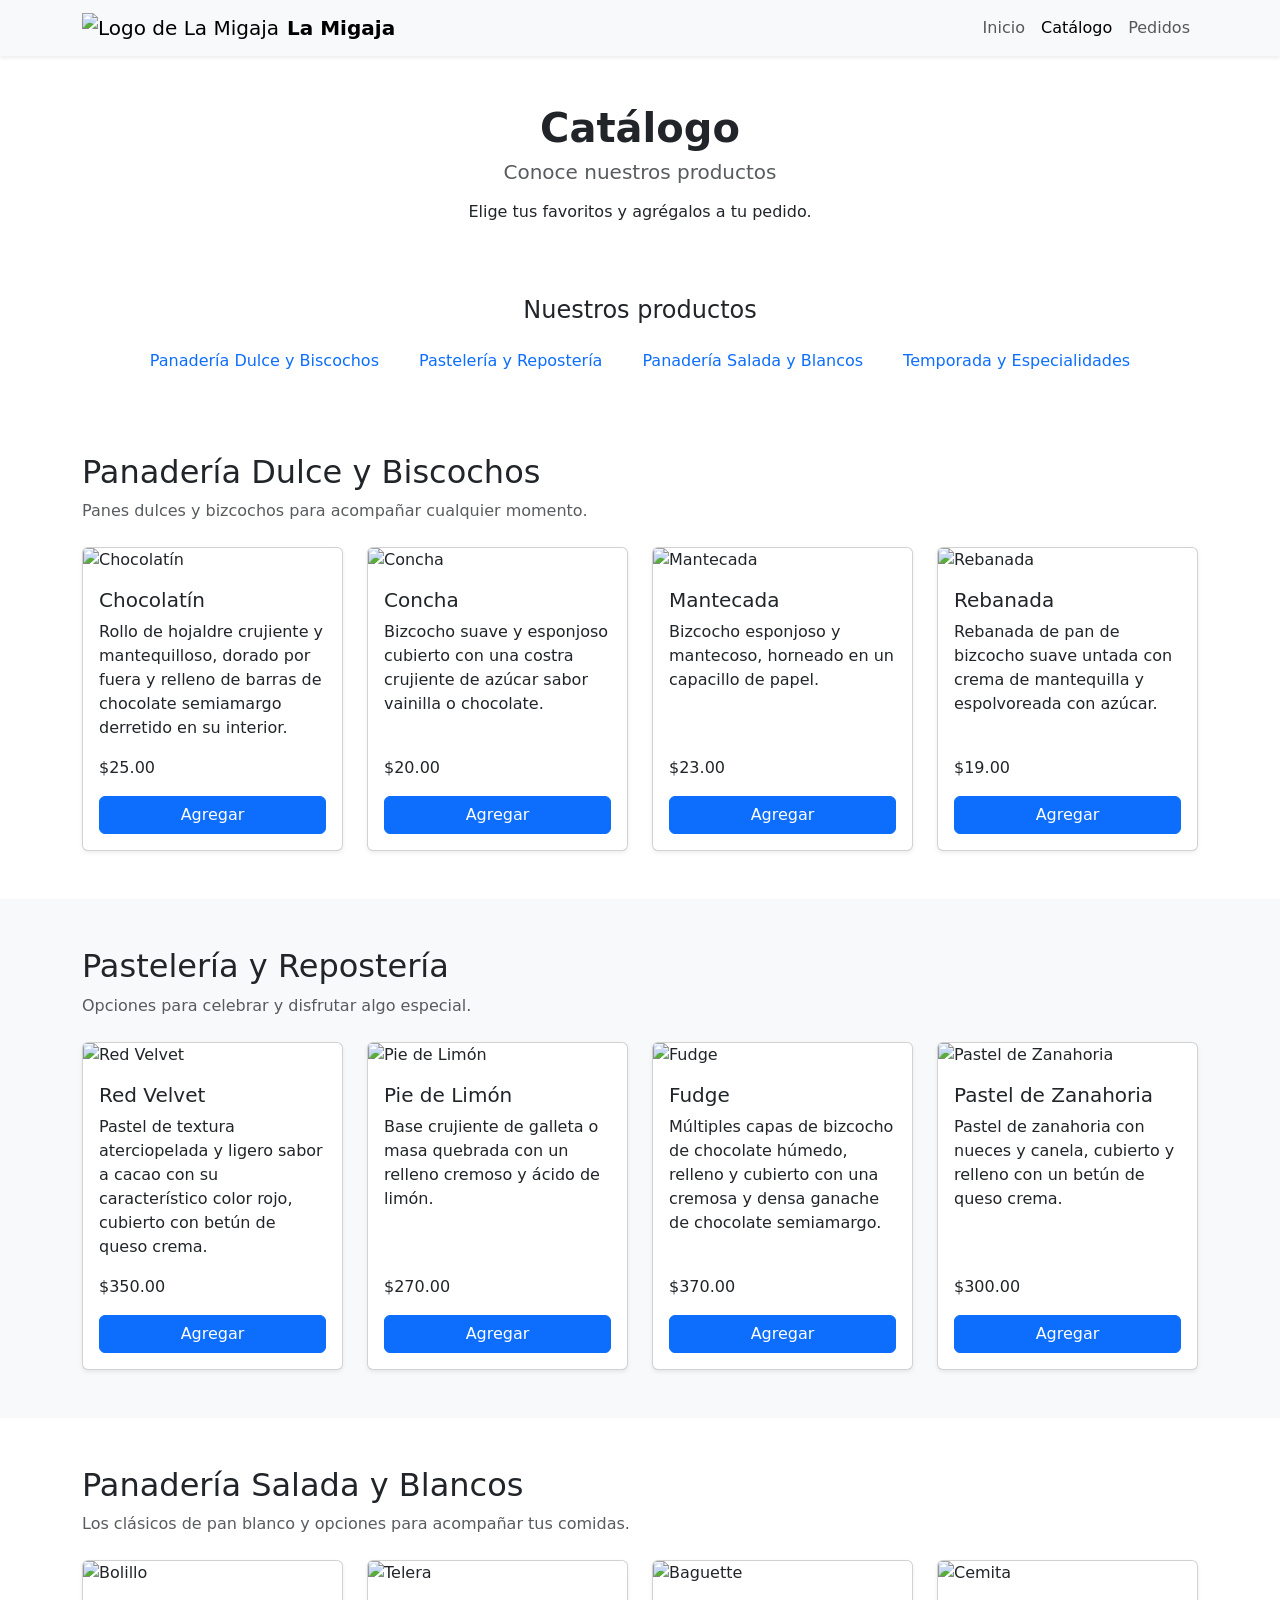
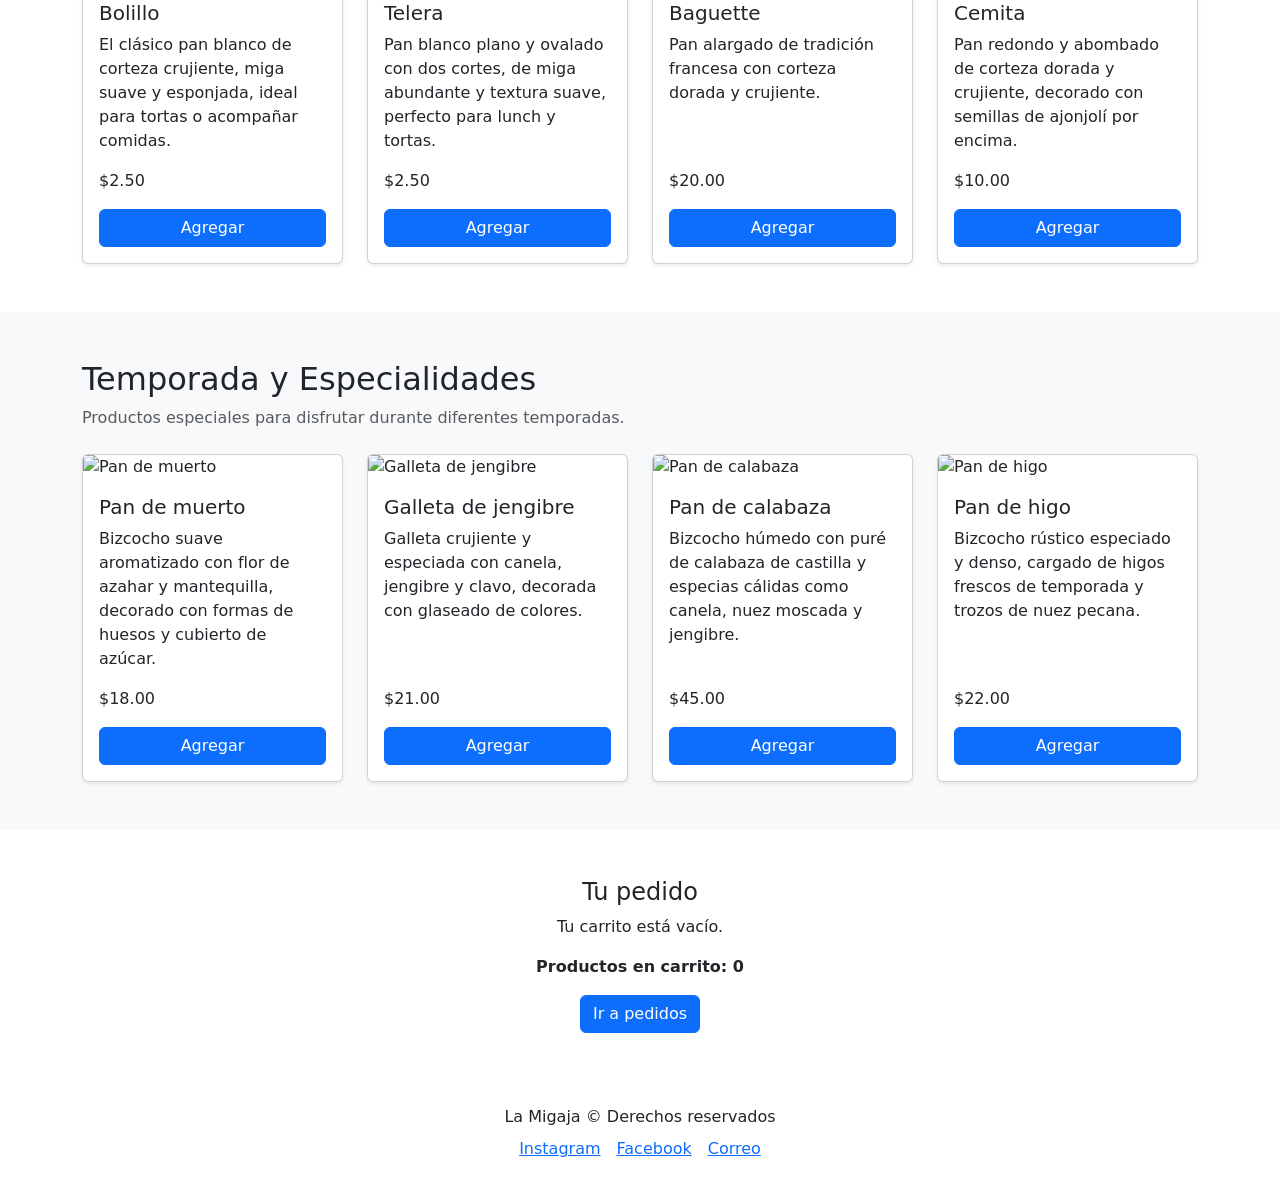
==== catalogo.html @ a659c392 "Create catalogo.html" ====
<!DOCTYPE html>
<html lang="es">
<head>
    <meta charset="UTF-8">
    <meta name="viewport" content="width=device-width, initial-scale=1.0">
    <title>La Migaja | Catálogo</title>

    <!-- Bootstrap 5 -->
    <link href="https://cdn.jsdelivr.net/npm/bootstrap@5.3.3/dist/css/bootstrap.min.css" rel="stylesheet">

    <!-- Estilos propios -->
    <link rel="stylesheet" href="style2.css">
</head>

<body>
    <!-- ==================== NAVEGACIÓN ==================== -->
    <header>
        <nav class="navbar navbar-expand-lg navbar-light bg-light shadow-sm">
            <div class="container">
                <a class="navbar-brand d-flex align-items-center" href="index.html">
                    <img src="img/logo.svg" alt="Logo de La Migaja" class="logo me-2">
                    <strong>La Migaja</strong>
                </a>

                <!-- Botón del menú para celulares -->
                <button class="navbar-toggler" type="button"
                        data-bs-toggle="collapse"
                        data-bs-target="#menuPrincipal"
                        aria-controls="menuPrincipal"
                        aria-expanded="false"
                        aria-label="Abrir menú">
                    <span class="navbar-toggler-icon"></span>
                </button>

                <div class="collapse navbar-collapse" id="menuPrincipal">
                    <ul class="navbar-nav ms-auto">
                        <li class="nav-item">
                            <a class="nav-link" href="index.html">Inicio</a>
                        </li>
                        <li class="nav-item">
                            <a class="nav-link active" href="catalogo.html">Catálogo</a>
                        </li>
                        <li class="nav-item">
                            <a class="nav-link" href="pedidos.html">Pedidos</a>
                        </li>
                    </ul>
                </div>
            </div>
        </nav>
    </header>

    <main>
        <!-- ==================== ENCABEZADO ==================== -->
        <header class="catalogo-header py-5 text-center">
            <div class="container">
                <h1 class="fw-bold">Catálogo</h1>
                <h2 class="h5 text-muted">Conoce nuestros productos</h2>
                <p class="mt-3 mb-0">
                    Elige tus favoritos y agrégalos a tu pedido.
                </p>
            </div>
        </header>

        <!-- ==================== NAVEGACIÓN DE CATEGORÍAS ==================== -->
        <nav class="container py-4" aria-label="Categorías del catálogo">
            <h2 class="h4 text-center mb-3">Nuestros productos</h2>

            <div class="nav nav-pills justify-content-center gap-2">
                <a class="nav-link" href="#dulce">Panadería Dulce y Biscochos</a>
                <a class="nav-link" href="#pasteleria">Pastelería y Repostería</a>
                <a class="nav-link" href="#salada">Panadería Salada y Blancos</a>
                <a class="nav-link" href="#temporada">Temporada y Especialidades</a>
            </div>
        </nav>

        <!-- ==================== PANADERÍA DULCE ==================== -->
        <section id="dulce" class="py-5">
            <div class="container">
                <h2 class="section-title">Panadería Dulce y Biscochos</h2>
                <p class="text-muted mb-4">
                    Panes dulces y bizcochos para acompañar cualquier momento.
                </p>

                <div class="row g-4">
                    <!-- Chocolatín -->
                    <div class="col-md-6 col-lg-3">
                        <div class="card product-card h-100 shadow-sm">
                            <img src="img/chocolatin.svg" class="card-img-top product-image"
                                 alt="Chocolatín">
                            <div class="card-body d-flex flex-column">
                                <h3 class="h5">Chocolatín</h3>
                                <p class="card-text">
                                    Rollo de hojaldre crujiente y mantequilloso, dorado por fuera y
                                    relleno de barras de chocolate semiamargo derretido en su interior.
                                </p>
                                <div class="mt-auto">
                                    <span class="price">$25.00</span>
                                    <button class="btn btn-primary w-100 mt-3"
                                            onclick="agregarAlCarrito('Chocolatín', 25, 'Panadería Dulce y Biscochos')">
                                        Agregar
                                    </button>
                                </div>
                            </div>
                        </div>
                    </div>

                    <!-- Concha -->
                    <div class="col-md-6 col-lg-3">
                        <div class="card product-card h-100 shadow-sm">
                            <img src="img/concha.svg" class="card-img-top product-image"
                                 alt="Concha">
                            <div class="card-body d-flex flex-column">
                                <h3 class="h5">Concha</h3>
                                <p class="card-text">
                                    Bizcocho suave y esponjoso cubierto con una costra crujiente
                                    de azúcar sabor vainilla o chocolate.
                                </p>
                                <div class="mt-auto">
                                    <span class="price">$20.00</span>
                                    <button class="btn btn-primary w-100 mt-3"
                                            onclick="agregarAlCarrito('Concha', 20, 'Panadería Dulce y Biscochos')">
                                        Agregar
                                    </button>
                                </div>
                            </div>
                        </div>
                    </div>

                    <!-- Mantecada -->
                    <div class="col-md-6 col-lg-3">
                        <div class="card product-card h-100 shadow-sm">
                            <img src="img/mantecada.svg" class="card-img-top product-image"
                                 alt="Mantecada">
                            <div class="card-body d-flex flex-column">
                                <h3 class="h5">Mantecada</h3>
                                <p class="card-text">
                                    Bizcocho esponjoso y mantecoso, horneado en un capacillo de papel.
                                </p>
                                <div class="mt-auto">
                                    <span class="price">$23.00</span>
                                    <button class="btn btn-primary w-100 mt-3"
                                            onclick="agregarAlCarrito('Mantecada', 23, 'Panadería Dulce y Biscochos')">
                                        Agregar
                                    </button>
                                </div>
                            </div>
                        </div>
                    </div>

                    <!-- Rebanada -->
                    <div class="col-md-6 col-lg-3">
                        <div class="card product-card h-100 shadow-sm">
                            <img src="img/rebanada.svg" class="card-img-top product-image"
                                 alt="Rebanada">
                            <div class="card-body d-flex flex-column">
                                <h3 class="h5">Rebanada</h3>
                                <p class="card-text">
                                    Rebanada de pan de bizcocho suave untada con crema de mantequilla
                                    y espolvoreada con azúcar.
                                </p>
                                <div class="mt-auto">
                                    <span class="price">$19.00</span>
                                    <button class="btn btn-primary w-100 mt-3"
                                            onclick="agregarAlCarrito('Rebanada', 19, 'Panadería Dulce y Biscochos')">
                                        Agregar
                                    </button>
                                </div>
                            </div>
                        </div>
                    </div>
                </div>
            </div>
        </section>

        <!-- ==================== PASTELERÍA ==================== -->
        <section id="pasteleria" class="py-5 bg-light">
            <div class="container">
                <h2 class="section-title">Pastelería y Repostería</h2>
                <p class="text-muted mb-4">
                    Opciones para celebrar y disfrutar algo especial.
                </p>

                <div class="row g-4">
                    <!-- Red Velvet -->
                    <div class="col-md-6 col-lg-3">
                        <div class="card product-card h-100 shadow-sm">
                            <img src="img/red-velvet.svg" class="card-img-top product-image"
                                 alt="Red Velvet">
                            <div class="card-body d-flex flex-column">
                                <h3 class="h5">Red Velvet</h3>
                                <p class="card-text">
                                    Pastel de textura aterciopelada y ligero sabor a cacao con su
                                    característico color rojo, cubierto con betún de queso crema.
                                </p>
                                <div class="mt-auto">
                                    <span class="price">$350.00</span>
                                    <button class="btn btn-primary w-100 mt-3"
                                            onclick="agregarAlCarrito('Red Velvet', 350, 'Pastelería y Repostería')">
                                        Agregar
                                    </button>
                                </div>
                            </div>
                        </div>
                    </div>

                    <!-- Pie de Limón -->
                    <div class="col-md-6 col-lg-3">
                        <div class="card product-card h-100 shadow-sm">
                            <img src="img/pie-limon.svg" class="card-img-top product-image"
                                 alt="Pie de Limón">
                            <div class="card-body d-flex flex-column">
                                <h3 class="h5">Pie de Limón</h3>
                                <p class="card-text">
                                    Base crujiente de galleta o masa quebrada con un relleno
                                    cremoso y ácido de limón.
                                </p>
                                <div class="mt-auto">
                                    <span class="price">$270.00</span>
                                    <button class="btn btn-primary w-100 mt-3"
                                            onclick="agregarAlCarrito('Pie de Limón', 270, 'Pastelería y Repostería')">
                                        Agregar
                                    </button>
                                </div>
                            </div>
                        </div>
                    </div>

                    <!-- Fudge -->
                    <div class="col-md-6 col-lg-3">
                        <div class="card product-card h-100 shadow-sm">
                            <img src="img/fudge.svg" class="card-img-top product-image"
                                 alt="Fudge">
                            <div class="card-body d-flex flex-column">
                                <h3 class="h5">Fudge</h3>
                                <p class="card-text">
                                    Múltiples capas de bizcocho de chocolate húmedo, relleno y
                                    cubierto con una cremosa y densa ganache de chocolate semiamargo.
                                </p>
                                <div class="mt-auto">
                                    <span class="price">$370.00</span>
                                    <button class="btn btn-primary w-100 mt-3"
                                            onclick="agregarAlCarrito('Fudge', 370, 'Pastelería y Repostería')">
                                        Agregar
                                    </button>
                                </div>
                            </div>
                        </div>
                    </div>

                    <!-- Pastel de Zanahoria -->
                    <div class="col-md-6 col-lg-3">
                        <div class="card product-card h-100 shadow-sm">
                            <img src="img/pastel-zanahoria.svg" class="card-img-top product-image"
                                 alt="Pastel de Zanahoria">
                            <div class="card-body d-flex flex-column">
                                <h3 class="h5">Pastel de Zanahoria</h3>
                                <p class="card-text">
                                    Pastel de zanahoria con nueces y canela, cubierto y relleno
                                    con un betún de queso crema.
                                </p>
                                <div class="mt-auto">
                                    <span class="price">$300.00</span>
                                    <button class="btn btn-primary w-100 mt-3"
                                            onclick="agregarAlCarrito('Pastel de Zanahoria', 300, 'Pastelería y Repostería')">
                                        Agregar
                                    </button>
                                </div>
                            </div>
                        </div>
                    </div>
                </div>
            </div>
        </section>

        <!-- ==================== PANADERÍA SALADA ==================== -->
        <section id="salada" class="py-5">
            <div class="container">
                <h2 class="section-title">Panadería Salada y Blancos</h2>
                <p class="text-muted mb-4">
                    Los clásicos de pan blanco y opciones para acompañar tus comidas.
                </p>

                <div class="row g-4">
                    <!-- Bolillo -->
                    <div class="col-md-6 col-lg-3">
                        <div class="card product-card h-100 shadow-sm">
                            <img src="img/bolillo.svg" class="card-img-top product-image"
                                 alt="Bolillo">
                            <div class="card-body d-flex flex-column">
                                <h3 class="h5">Bolillo</h3>
                                <p class="card-text">
                                    El clásico pan blanco de corteza crujiente, miga suave y
                                    esponjada, ideal para tortas o acompañar comidas.
                                </p>
                                <div class="mt-auto">
                                    <span class="price">$2.50</span>
                                    <button class="btn btn-primary w-100 mt-3"
                                            onclick="agregarAlCarrito('Bolillo', 2.50, 'Panadería Salada y Blancos')">
                                        Agregar
                                    </button>
                                </div>
                            </div>
                        </div>
                    </div>

                    <!-- Telera -->
                    <div class="col-md-6 col-lg-3">
                        <div class="card product-card h-100 shadow-sm">
                            <img src="img/telera.svg" class="card-img-top product-image"
                                 alt="Telera">
                            <div class="card-body d-flex flex-column">
                                <h3 class="h5">Telera</h3>
                                <p class="card-text">
                                    Pan blanco plano y ovalado con dos cortes, de miga abundante
                                    y textura suave, perfecto para lunch y tortas.
                                </p>
                                <div class="mt-auto">
                                    <span class="price">$2.50</span>
                                    <button class="btn btn-primary w-100 mt-3"
                                            onclick="agregarAlCarrito('Telera', 2.50, 'Panadería Salada y Blancos')">
                                        Agregar
                                    </button>
                                </div>
                            </div>
                        </div>
                    </div>

                    <!-- Baguette -->
                    <div class="col-md-6 col-lg-3">
                        <div class="card product-card h-100 shadow-sm">
                            <img src="img/baguette.svg" class="card-img-top product-image"
                                 alt="Baguette">
                            <div class="card-body d-flex flex-column">
                                <h3 class="h5">Baguette</h3>
                                <p class="card-text">
                                    Pan alargado de tradición francesa con corteza dorada y crujiente.
                                </p>
                                <div class="mt-auto">
                                    <span class="price">$20.00</span>
                                    <button class="btn btn-primary w-100 mt-3"
                                            onclick="agregarAlCarrito('Baguette', 20, 'Panadería Salada y Blancos')">
                                        Agregar
                                    </button>
                                </div>
                            </div>
                        </div>
                    </div>

                    <!-- Cemita -->
                    <div class="col-md-6 col-lg-3">
                        <div class="card product-card h-100 shadow-sm">
                            <img src="img/cemita.svg" class="card-img-top product-image"
                                 alt="Cemita">
                            <div class="card-body d-flex flex-column">
                                <h3 class="h5">Cemita</h3>
                                <p class="card-text">
                                    Pan redondo y abombado de corteza dorada y crujiente,
                                    decorado con semillas de ajonjolí por encima.
                                </p>
                                <div class="mt-auto">
                                    <span class="price">$10.00</span>
                                    <button class="btn btn-primary w-100 mt-3"
                                            onclick="agregarAlCarrito('Cemita', 10, 'Panadería Salada y Blancos')">
                                        Agregar
                                    </button>
                                </div>
                            </div>
                        </div>
                    </div>
                </div>
            </div>
        </section>

        <!-- ==================== TEMPORADA ==================== -->
        <section id="temporada" class="py-5 bg-light">
            <div class="container">
                <h2 class="section-title">Temporada y Especialidades</h2>
                <p class="text-muted mb-4">
                    Productos especiales para disfrutar durante diferentes temporadas.
                </p>

                <div class="row g-4">
                    <!-- Pan de muerto -->
                    <div class="col-md-6 col-lg-3">
                        <div class="card product-card h-100 shadow-sm">
                            <img src="img/pan-muerto.svg" class="card-img-top product-image"
                                 alt="Pan de muerto">
                            <div class="card-body d-flex flex-column">
                                <h3 class="h5">Pan de muerto</h3>
                                <p class="card-text">
                                    Bizcocho suave aromatizado con flor de azahar y mantequilla,
                                    decorado con formas de huesos y cubierto de azúcar.
                                </p>
                                <div class="mt-auto">
                                    <span class="price">$18.00</span>
                                    <button class="btn btn-primary w-100 mt-3"
                                            onclick="agregarAlCarrito('Pan de muerto', 18, 'Temporada y Especialidades')">
                                        Agregar
                                    </button>
                                </div>
                            </div>
                        </div>
                    </div>

                    <!-- Galleta de jengibre -->
                    <div class="col-md-6 col-lg-3">
                        <div class="card product-card h-100 shadow-sm">
                            <img src="img/galleta-jengibre.svg" class="card-img-top product-image"
                                 alt="Galleta de jengibre">
                            <div class="card-body d-flex flex-column">
                                <h3 class="h5">Galleta de jengibre</h3>
                                <p class="card-text">
                                    Galleta crujiente y especiada con canela, jengibre y clavo,
                                    decorada con glaseado de colores.
                                </p>
                                <div class="mt-auto">
                                    <span class="price">$21.00</span>
                                    <button class="btn btn-primary w-100 mt-3"
                                            onclick="agregarAlCarrito('Galleta de jengibre', 21, 'Temporada y Especialidades')">
                                        Agregar
                                    </button>
                                </div>
                            </div>
                        </div>
                    </div>

                    <!-- Pan de calabaza -->
                    <div class="col-md-6 col-lg-3">
                        <div class="card product-card h-100 shadow-sm">
                            <img src="img/pan-calabaza.svg" class="card-img-top product-image"
                                 alt="Pan de calabaza">
                            <div class="card-body d-flex flex-column">
                                <h3 class="h5">Pan de calabaza</h3>
                                <p class="card-text">
                                    Bizcocho húmedo con puré de calabaza de castilla y especias
                                    cálidas como canela, nuez moscada y jengibre.
                                </p>
                                <div class="mt-auto">
                                    <span class="price">$45.00</span>
                                    <button class="btn btn-primary w-100 mt-3"
                                            onclick="agregarAlCarrito('Pan de calabaza', 45, 'Temporada y Especialidades')">
                                        Agregar
                                    </button>
                                </div>
                            </div>
                        </div>
                    </div>

                    <!-- Pan de higo -->
                    <div class="col-md-6 col-lg-3">
                        <div class="card product-card h-100 shadow-sm">
                            <img src="img/pan-higo.svg" class="card-img-top product-image"
                                 alt="Pan de higo">
                            <div class="card-body d-flex flex-column">
                                <h3 class="h5">Pan de higo</h3>
                                <p class="card-text">
                                    Bizcocho rústico especiado y denso, cargado de higos frescos
                                    de temporada y trozos de nuez pecana.
                                </p>
                                <div class="mt-auto">
                                    <span class="price">$22.00</span>
                                    <button class="btn btn-primary w-100 mt-3"
                                            onclick="agregarAlCarrito('Pan de higo', 22, 'Temporada y Especialidades')">
                                        Agregar
                                    </button>
                                </div>
                            </div>
                        </div>
                    </div>
                </div>
            </div>
        </section>

        <!-- ==================== CARRITO RÁPIDO ==================== -->
        <section class="py-5">
            <div class="container">
                <div class="cart-box text-center">
                    <h2 class="h4">Tu pedido</h2>
                    <p id="mensajeCarrito" class="mb-3">
                        Tu carrito está vacío.
                    </p>
                    <p class="fw-bold">
                        Productos en carrito:
                        <span id="cantidadCarrito">0</span>
                    </p>
                    <a href="pedidos.html" class="btn btn-primary">
                        Ir a pedidos
                    </a>
                </div>
            </div>
        </section>
    </main>

    <!-- ==================== FOOTER ==================== -->
    <footer class="footer py-4">
        <div class="container text-center">
            <p class="mb-2">La Migaja © Derechos reservados</p>
            <div class="d-flex justify-content-center gap-3">
                <a href="#" class="footer-link">Instagram</a>
                <a href="#" class="footer-link">Facebook</a>
                <a href="mailto:contacto@lamigaja.com" class="footer-link">Correo</a>
            </div>
        </div>
    </footer>

    <!-- Bootstrap JavaScript -->
    <script src="https://cdn.jsdelivr.net/npm/bootstrap@5.3.3/dist/js/bootstrap.bundle.min.js"></script>

    <!-- JavaScript propio -->
    <script src="script2.js"></script>
</body>
</html>
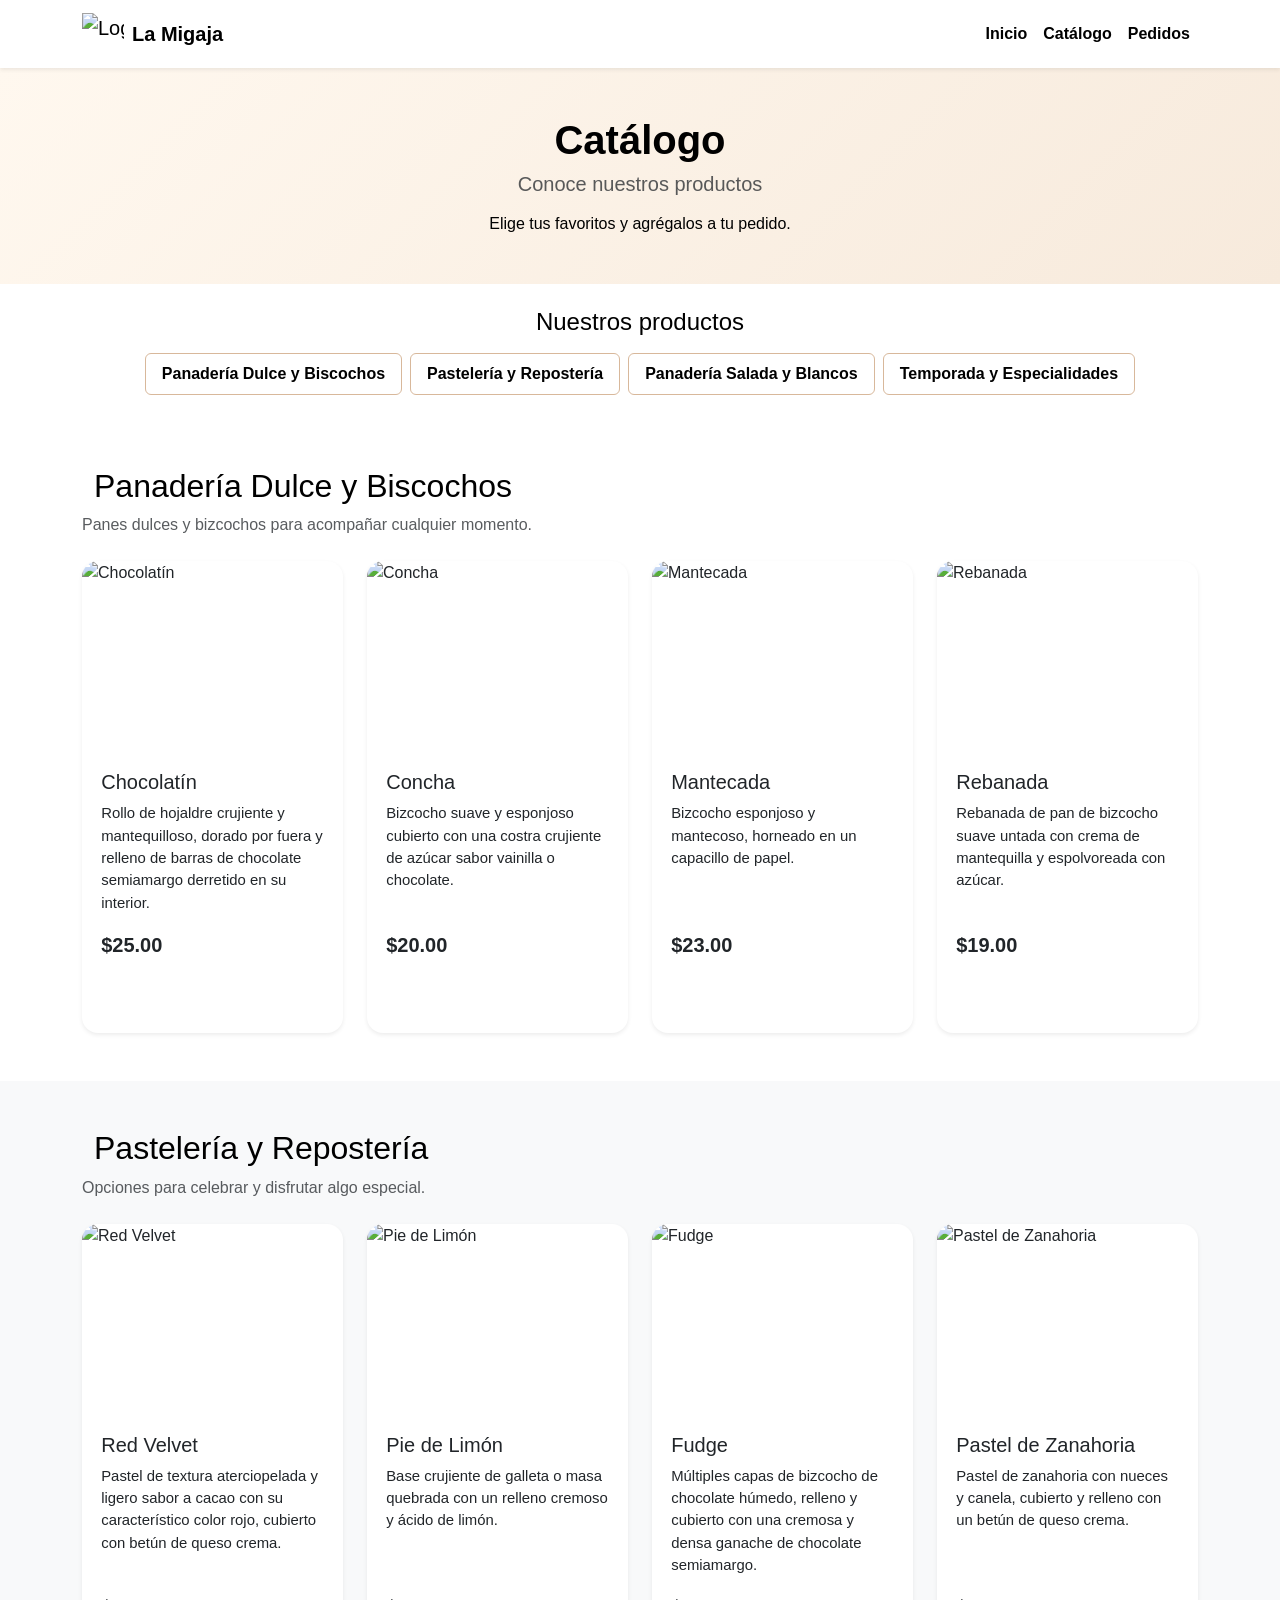
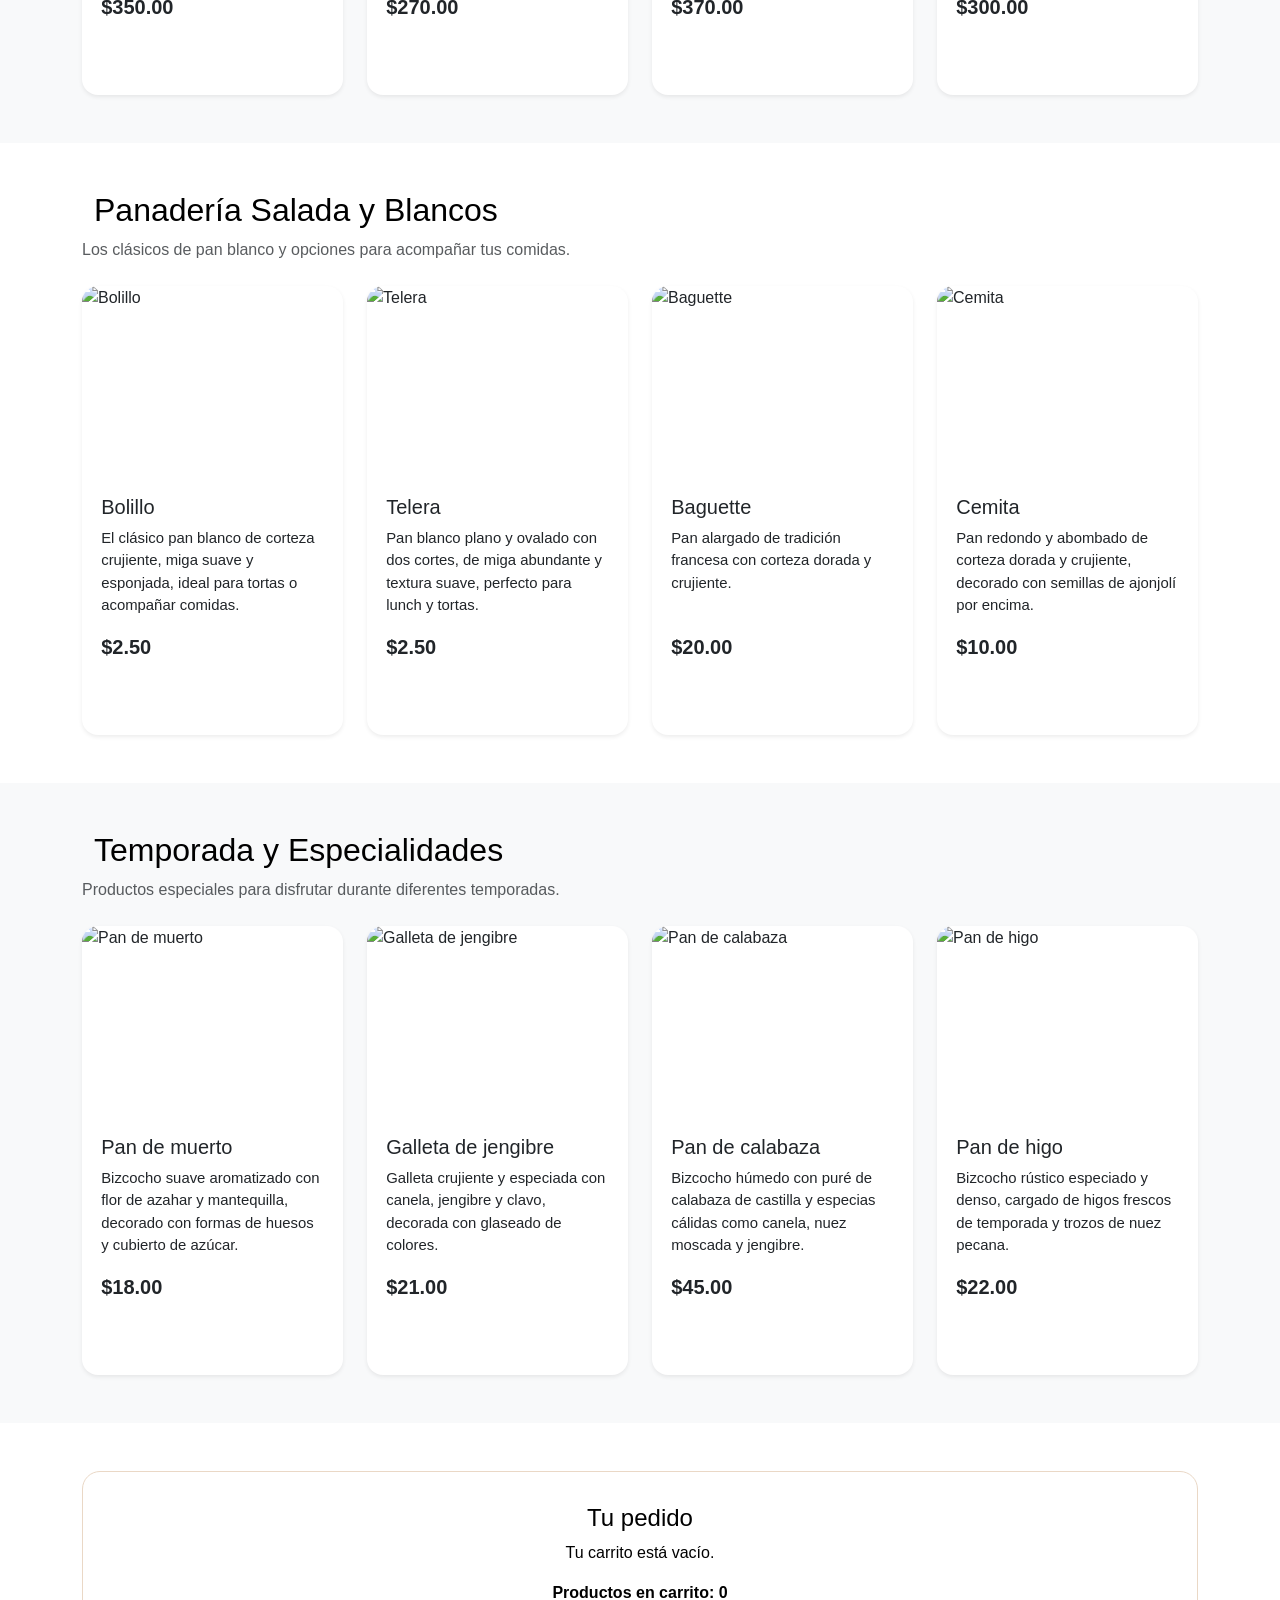
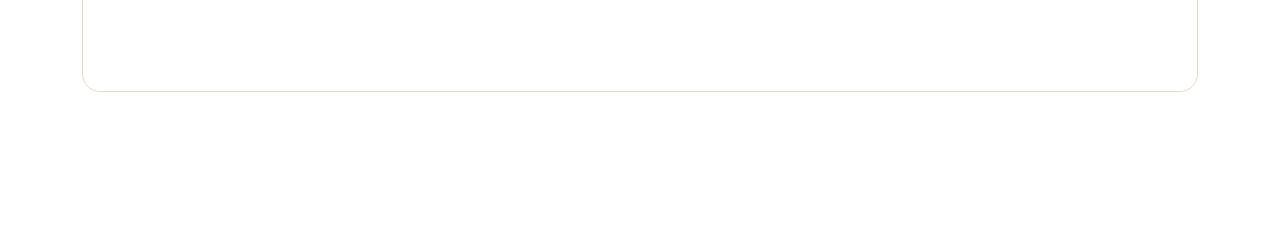
==== commit 90cbe1ae: "Update catalogo.html" ====
--- a/catalogo.html
+++ b/catalogo.html
@@ -18,7 +18,7 @@
         <nav class="navbar navbar-expand-lg navbar-light bg-light shadow-sm">
             <div class="container">
                 <a class="navbar-brand d-flex align-items-center" href="index.html">
-                    <img src="img/logo.svg" alt="Logo de La Migaja" class="logo me-2">
+                    <img src="https://static.vecteezy.com/system/resources/previews/017/625/331/non_2x/bread-icon-simple-style-bread-company-big-sale-poster-background-symbol-bread-brand-logo-design-element-bread-t-shirt-printing-bread-for-sticker-vector.jpg" alt="Logo de La Migaja" class="logo me-2">
                     <strong>La Migaja</strong>
                 </a>
 
--- a/style2.css
+++ b/style2.css
@@ -0,0 +1,164 @@
+css
+/* =========================================================
+   LA MIGAJA - HOJA 2: CATÁLOGO
+   Bootstrap maneja la estructura y responsividad.
+   Este archivo contiene la personalización visual.
+   ========================================================= */
+
+:root {
+    --miga-crema: #fff8ef;
+    --miga-cafe: #6f4e37;
+    --miga-cafe-oscuro: #4e3426;
+    --miga-acento: #c47a44;
+    --miga-texto: #3f3028;
+}
+
+body {
+    font-family: Arial, Helvetica, sans-serif;
+    color: var(--miga-texto);
+}
+
+/* Logo de la navegación */
+.logo {
+    width: 42px;
+    height: 42px;
+}
+
+.navbar {
+    background-color: var(--miga-crema) !important;
+}
+
+.navbar-brand strong {
+    color: var(--miga-cafe-oscuro);
+    font-size: 1.25rem;
+}
+
+.nav-link {
+    color: var(--miga-cafe) !important;
+    font-weight: 600;
+}
+
+.nav-link:hover,
+.nav-link.active {
+    color: var(--miga-acento) !important;
+}
+
+/* Encabezado */
+.catalogo-header {
+    background: linear-gradient(135deg, #fff8ef, #f7eadc);
+}
+
+.catalogo-header h1 {
+    color: var(--miga-cafe-oscuro);
+}
+
+/* Navegación de categorías */
+.nav-pills .nav-link {
+    border: 1px solid #d8b89b;
+    background-color: #ffffff;
+}
+
+.nav-pills .nav-link:hover {
+    background-color: var(--miga-crema);
+}
+
+.nav-pills .nav-link.active {
+    background-color: var(--miga-cafe);
+    color: #ffffff !important;
+}
+
+/* Títulos de categorías */
+.section-title {
+    color: var(--miga-cafe-oscuro);
+    border-left: 6px solid var(--miga-acento);
+    padding-left: 12px;
+    margin-bottom: 8px;
+}
+
+/* Tarjetas de productos */
+.product-card {
+    border: none;
+    border-radius: 16px;
+    overflow: hidden;
+    transition: transform 0.2s ease, box-shadow 0.2s ease;
+}
+
+.product-card:hover {
+    transform: translateY(-5px);
+    box-shadow: 0 14px 28px rgba(78, 52, 38, 0.15) !important;
+}
+
+.product-image {
+    height: 190px;
+    object-fit: cover;
+    background-color: var(--miga-crema);
+}
+
+.product-card .card-body {
+    padding: 1.2rem;
+}
+
+.product-card h3 {
+    color: var(--miga-cafe-oscuro);
+}
+
+.product-card .card-text {
+    font-size: 0.93rem;
+    line-height: 1.5;
+}
+
+.price {
+    display: block;
+    color: var(--miga-acento);
+    font-size: 1.25rem;
+    font-weight: bold;
+}
+
+/* Botones */
+.btn-primary {
+    background-color: var(--miga-cafe);
+    border-color: var(--miga-cafe);
+}
+
+.btn-primary:hover {
+    background-color: var(--miga-cafe-oscuro);
+    border-color: var(--miga-cafe-oscuro);
+}
+
+/* Caja de carrito */
+.cart-box {
+    background-color: var(--miga-crema);
+    border-radius: 18px;
+    padding: 2rem;
+    border: 1px solid #ead8c6;
+}
+
+/* Footer */
+.footer {
+    background-color: var(--miga-cafe-oscuro);
+    color: #ffffff;
+}
+
+.footer-link {
+    color: #ffffff;
+    text-decoration: none;
+}
+
+.footer-link:hover {
+    color: #f4c99f;
+}
+
+/* Celular */
+@media (max-width: 767.98px) {
+    .nav-pills {
+        flex-direction: column;
+    }
+
+    .nav-pills .nav-link {
+        text-align: center;
+    }
+
+    .product-image {
+        height: 210px;
+    }
+}
